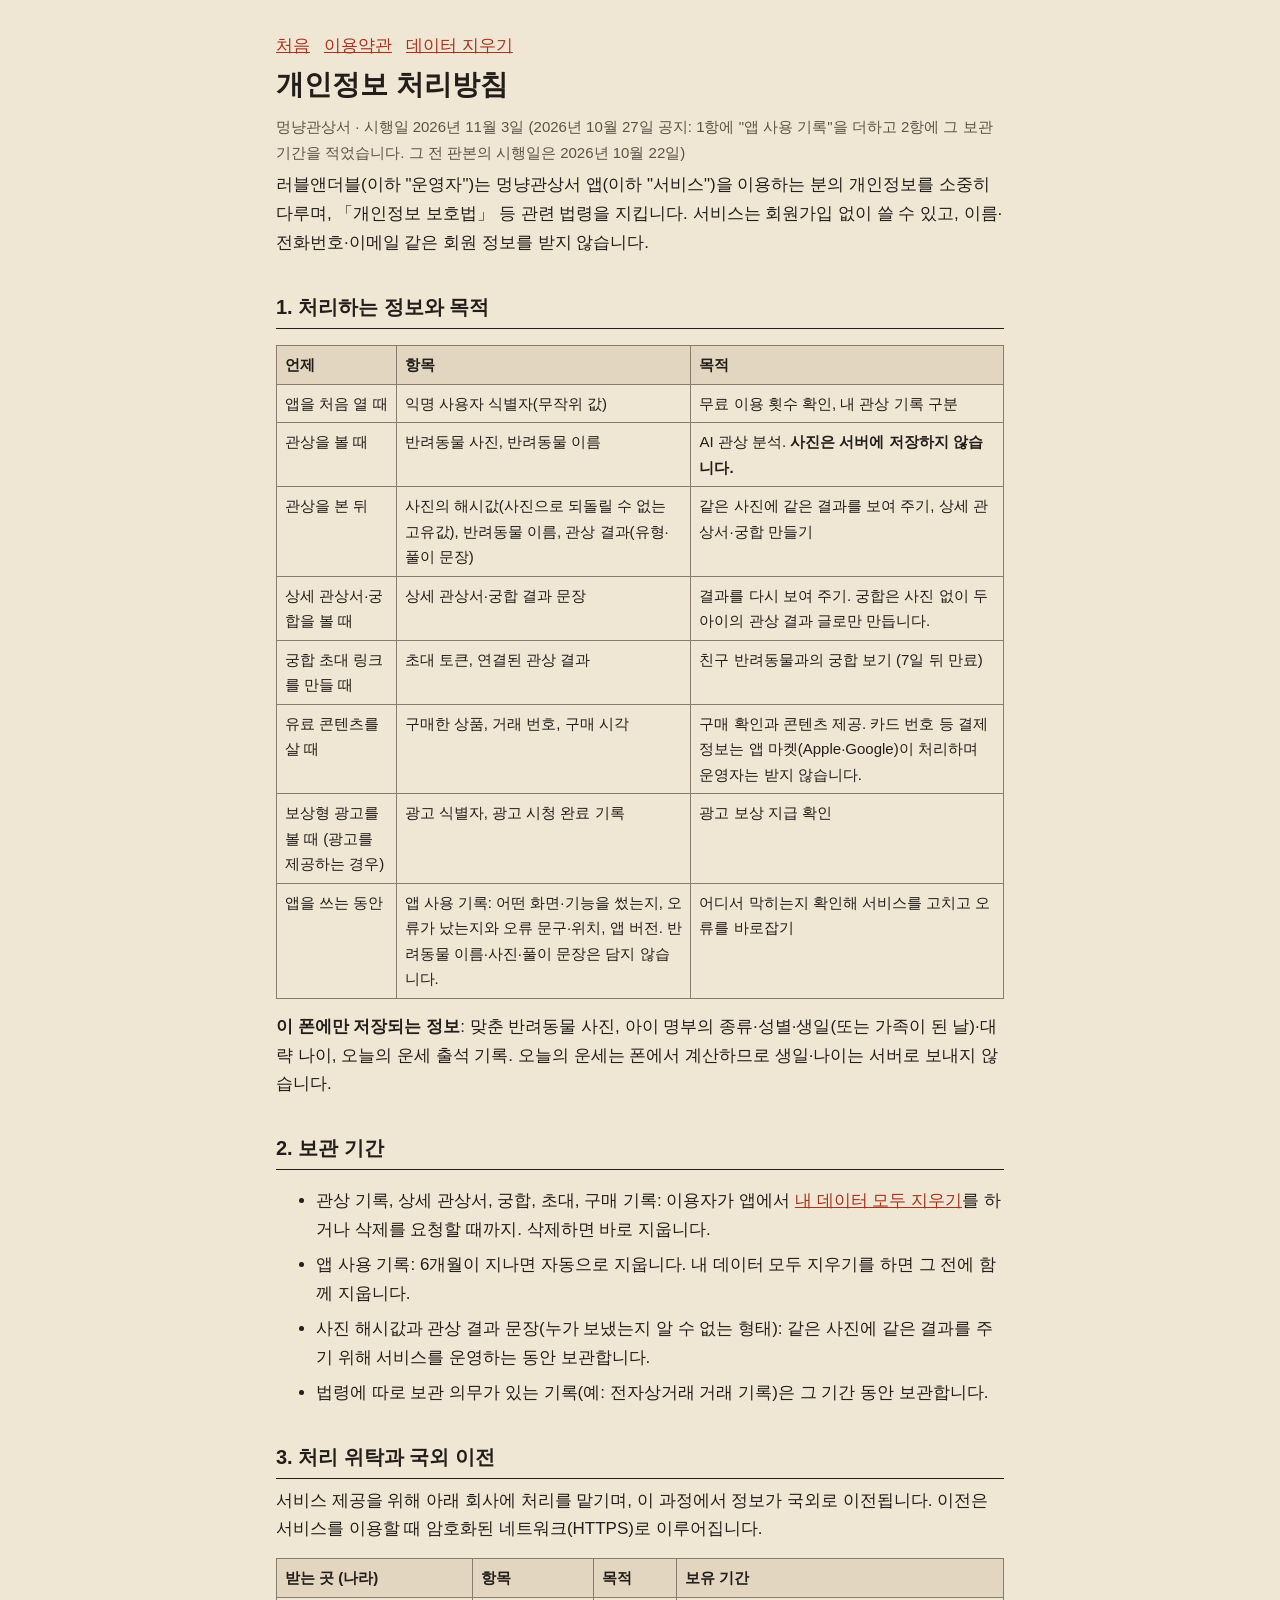
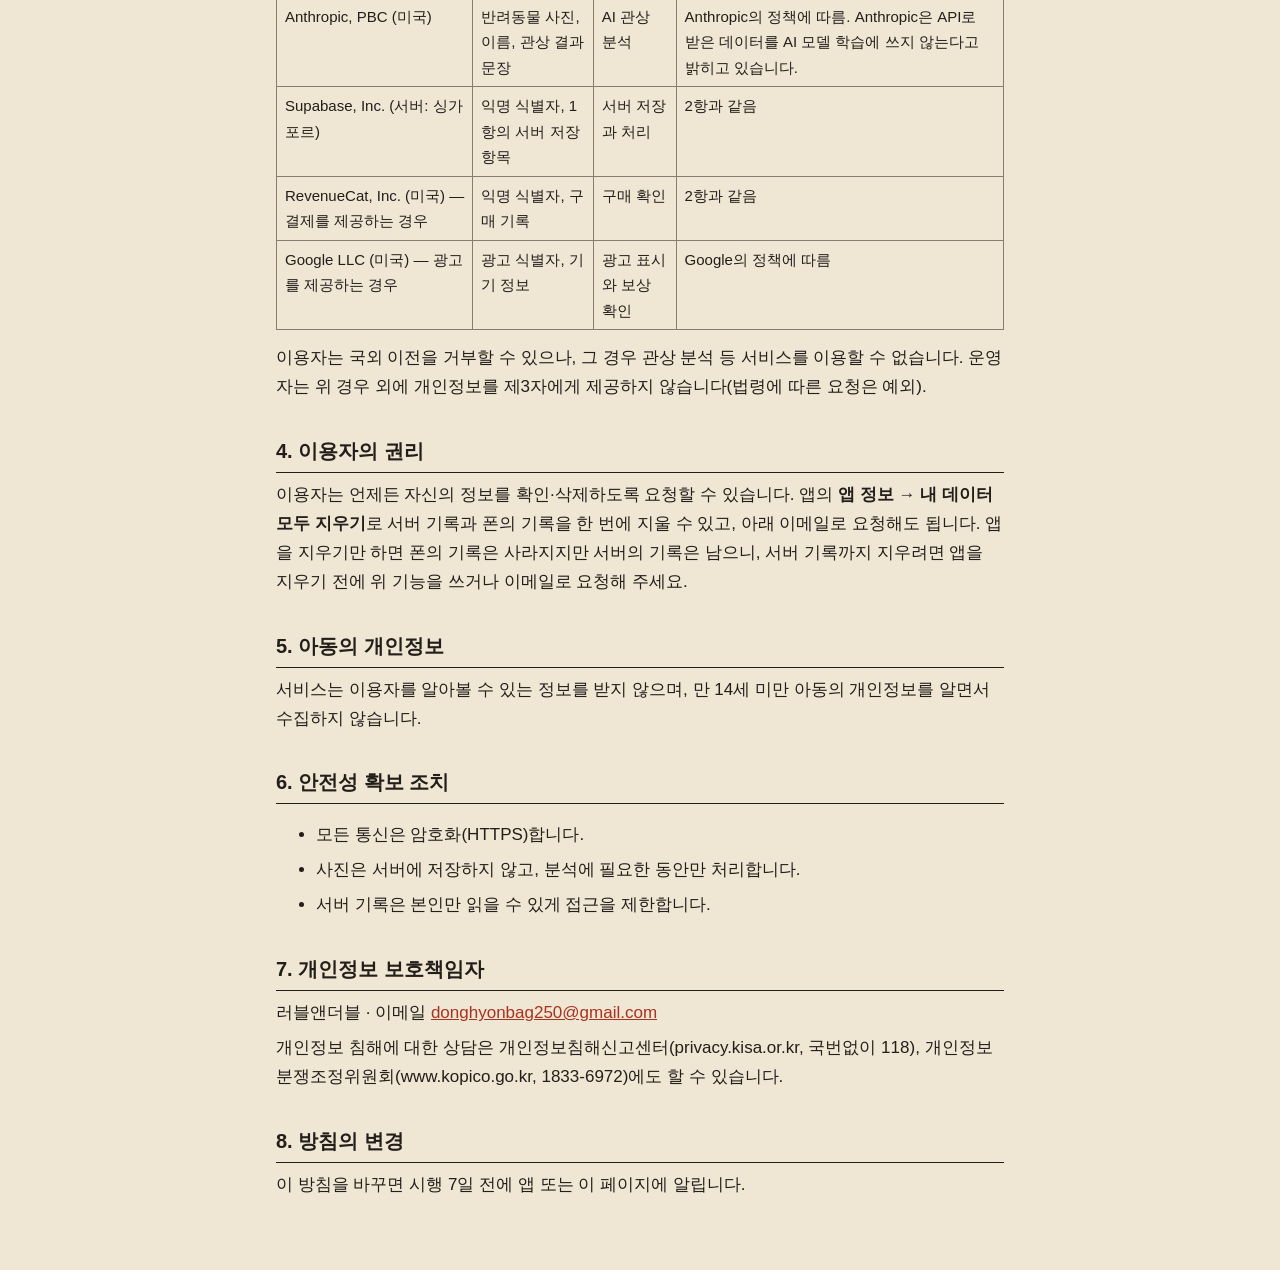
==== privacy.html @ 05d25eb4 "멍냥관상서 처리방침·약관 (2026-10-27)" ====
<!doctype html>
<html lang="ko">
<head>
<meta charset="utf-8"><meta name="viewport" content="width=device-width, initial-scale=1">
<title>개인정보 처리방침</title>
<link rel="stylesheet" href="style.css">
</head>
<body><main>
<nav><a href="index.html">처음</a><a href="terms.html">이용약관</a><a href="delete.html">데이터 지우기</a></nav>
<h1>개인정보 처리방침</h1>
<p class="meta">멍냥관상서 · 시행일 2026년 11월 3일 (2026년 10월 27일 공지: 1항에 "앱 사용 기록"을 더하고 2항에 그 보관 기간을 적었습니다. 그 전 판본의 시행일은 2026년 10월 22일)</p>

<p>러블앤더블(이하 "운영자")는 멍냥관상서 앱(이하 "서비스")을 이용하는 분의 개인정보를 소중히 다루며, 「개인정보 보호법」 등 관련 법령을 지킵니다. 서비스는 회원가입 없이 쓸 수 있고, 이름·전화번호·이메일 같은 회원 정보를 받지 않습니다.</p>

<h2>1. 처리하는 정보와 목적</h2>
<div class="wrap"><table>
<tr><th>언제</th><th>항목</th><th>목적</th></tr>
<tr><td>앱을 처음 열 때</td><td>익명 사용자 식별자(무작위 값)</td><td>무료 이용 횟수 확인, 내 관상 기록 구분</td></tr>
<tr><td>관상을 볼 때</td><td>반려동물 사진, 반려동물 이름</td><td>AI 관상 분석. <strong>사진은 서버에 저장하지 않습니다.</strong></td></tr>
<tr><td>관상을 본 뒤</td><td>사진의 해시값(사진으로 되돌릴 수 없는 고유값), 반려동물 이름, 관상 결과(유형·풀이 문장)</td><td>같은 사진에 같은 결과를 보여 주기, 상세 관상서·궁합 만들기</td></tr>
<tr><td>상세 관상서·궁합을 볼 때</td><td>상세 관상서·궁합 결과 문장</td><td>결과를 다시 보여 주기. 궁합은 사진 없이 두 아이의 관상 결과 글로만 만듭니다.</td></tr>
<tr><td>궁합 초대 링크를 만들 때</td><td>초대 토큰, 연결된 관상 결과</td><td>친구 반려동물과의 궁합 보기 (7일 뒤 만료)</td></tr>
<tr><td>유료 콘텐츠를 살 때</td><td>구매한 상품, 거래 번호, 구매 시각</td><td>구매 확인과 콘텐츠 제공. 카드 번호 등 결제 정보는 앱 마켓(Apple·Google)이 처리하며 운영자는 받지 않습니다.</td></tr>
<tr><td>보상형 광고를 볼 때 (광고를 제공하는 경우)</td><td>광고 식별자, 광고 시청 완료 기록</td><td>광고 보상 지급 확인</td></tr>
<tr><td>앱을 쓰는 동안</td><td>앱 사용 기록: 어떤 화면·기능을 썼는지, 오류가 났는지와 오류 문구·위치, 앱 버전. 반려동물 이름·사진·풀이 문장은 담지 않습니다.</td><td>어디서 막히는지 확인해 서비스를 고치고 오류를 바로잡기</td></tr>
</table></div>
<p><strong>이 폰에만 저장되는 정보</strong>: 맞춘 반려동물 사진, 아이 명부의 종류·성별·생일(또는 가족이 된 날)·대략 나이, 오늘의 운세 출석 기록. 오늘의 운세는 폰에서 계산하므로 생일·나이는 서버로 보내지 않습니다.</p>

<h2>2. 보관 기간</h2>
<ul>
<li>관상 기록, 상세 관상서, 궁합, 초대, 구매 기록: 이용자가 앱에서 <a href="delete.html">내 데이터 모두 지우기</a>를 하거나 삭제를 요청할 때까지. 삭제하면 바로 지웁니다.</li>
<li>앱 사용 기록: 6개월이 지나면 자동으로 지웁니다. 내 데이터 모두 지우기를 하면 그 전에 함께 지웁니다.</li>
<li>사진 해시값과 관상 결과 문장(누가 보냈는지 알 수 없는 형태): 같은 사진에 같은 결과를 주기 위해 서비스를 운영하는 동안 보관합니다.</li>
<li>법령에 따로 보관 의무가 있는 기록(예: 전자상거래 거래 기록)은 그 기간 동안 보관합니다.</li>
</ul>

<h2>3. 처리 위탁과 국외 이전</h2>
<p>서비스 제공을 위해 아래 회사에 처리를 맡기며, 이 과정에서 정보가 국외로 이전됩니다. 이전은 서비스를 이용할 때 암호화된 네트워크(HTTPS)로 이루어집니다.</p>
<div class="wrap"><table>
<tr><th>받는 곳 (나라)</th><th>항목</th><th>목적</th><th>보유 기간</th></tr>
<tr><td>Anthropic, PBC (미국)</td><td>반려동물 사진, 이름, 관상 결과 문장</td><td>AI 관상 분석</td><td>Anthropic의 정책에 따름. Anthropic은 API로 받은 데이터를 AI 모델 학습에 쓰지 않는다고 밝히고 있습니다.</td></tr>
<tr><td>Supabase, Inc. (서버: 싱가포르)</td><td>익명 식별자, 1항의 서버 저장 항목</td><td>서버 저장과 처리</td><td>2항과 같음</td></tr>
<tr><td>RevenueCat, Inc. (미국) — 결제를 제공하는 경우</td><td>익명 식별자, 구매 기록</td><td>구매 확인</td><td>2항과 같음</td></tr>
<tr><td>Google LLC (미국) — 광고를 제공하는 경우</td><td>광고 식별자, 기기 정보</td><td>광고 표시와 보상 확인</td><td>Google의 정책에 따름</td></tr>
</table></div>
<p>이용자는 국외 이전을 거부할 수 있으나, 그 경우 관상 분석 등 서비스를 이용할 수 없습니다. 운영자는 위 경우 외에 개인정보를 제3자에게 제공하지 않습니다(법령에 따른 요청은 예외).</p>

<h2>4. 이용자의 권리</h2>
<p>이용자는 언제든 자신의 정보를 확인·삭제하도록 요청할 수 있습니다. 앱의 <strong>앱 정보 → 내 데이터 모두 지우기</strong>로 서버 기록과 폰의 기록을 한 번에 지울 수 있고, 아래 이메일로 요청해도 됩니다. 앱을 지우기만 하면 폰의 기록은 사라지지만 서버의 기록은 남으니, 서버 기록까지 지우려면 앱을 지우기 전에 위 기능을 쓰거나 이메일로 요청해 주세요.</p>

<h2>5. 아동의 개인정보</h2>
<p>서비스는 이용자를 알아볼 수 있는 정보를 받지 않으며, 만 14세 미만 아동의 개인정보를 알면서 수집하지 않습니다.</p>

<h2>6. 안전성 확보 조치</h2>
<ul>
<li>모든 통신은 암호화(HTTPS)합니다.</li>
<li>사진은 서버에 저장하지 않고, 분석에 필요한 동안만 처리합니다.</li>
<li>서버 기록은 본인만 읽을 수 있게 접근을 제한합니다.</li>
</ul>

<h2>7. 개인정보 보호책임자</h2>
<p>러블앤더블 · 이메일 <a href="mailto:donghyonbag250@gmail.com">donghyonbag250@gmail.com</a></p>
<p>개인정보 침해에 대한 상담은 개인정보침해신고센터(privacy.kisa.or.kr, 국번없이 118), 개인정보분쟁조정위원회(www.kopico.go.kr, 1833-6972)에도 할 수 있습니다.</p>

<h2>8. 방침의 변경</h2>
<p>이 방침을 바꾸면 시행 7일 전에 앱 또는 이 페이지에 알립니다.</p>
</main></body>
</html>
---- style.css ----
:root { --paper: #EFE6D4; --ink: #231E1A; --muted: #5E5247; --line: #8A7C6C; --red: #A8321F; }
* { box-sizing: border-box; }
body { margin: 0; background: var(--paper); color: var(--ink); font: 17px/1.7 "Gowun Dodum", "Apple SD Gothic Neo", "Malgun Gothic", sans-serif; }
main { max-width: 760px; margin: 0 auto; padding: 32px 16px 64px; }
h1 { font-size: 28px; margin: 0 0 4px; }
h2 { font-size: 20px; margin: 32px 0 8px; padding-bottom: 4px; border-bottom: 1px solid var(--ink); }
p, li { margin: 6px 0; }
.meta { color: var(--muted); font-size: 15px; }
table { width: 100%; border-collapse: collapse; font-size: 15px; margin: 8px 0; }
th, td { border: 1px solid var(--line); padding: 6px 8px; text-align: left; vertical-align: top; }
th { background: #E2D6C0; }
a { color: var(--red); }
nav a { margin-right: 14px; }
.wrap { overflow-x: auto; }
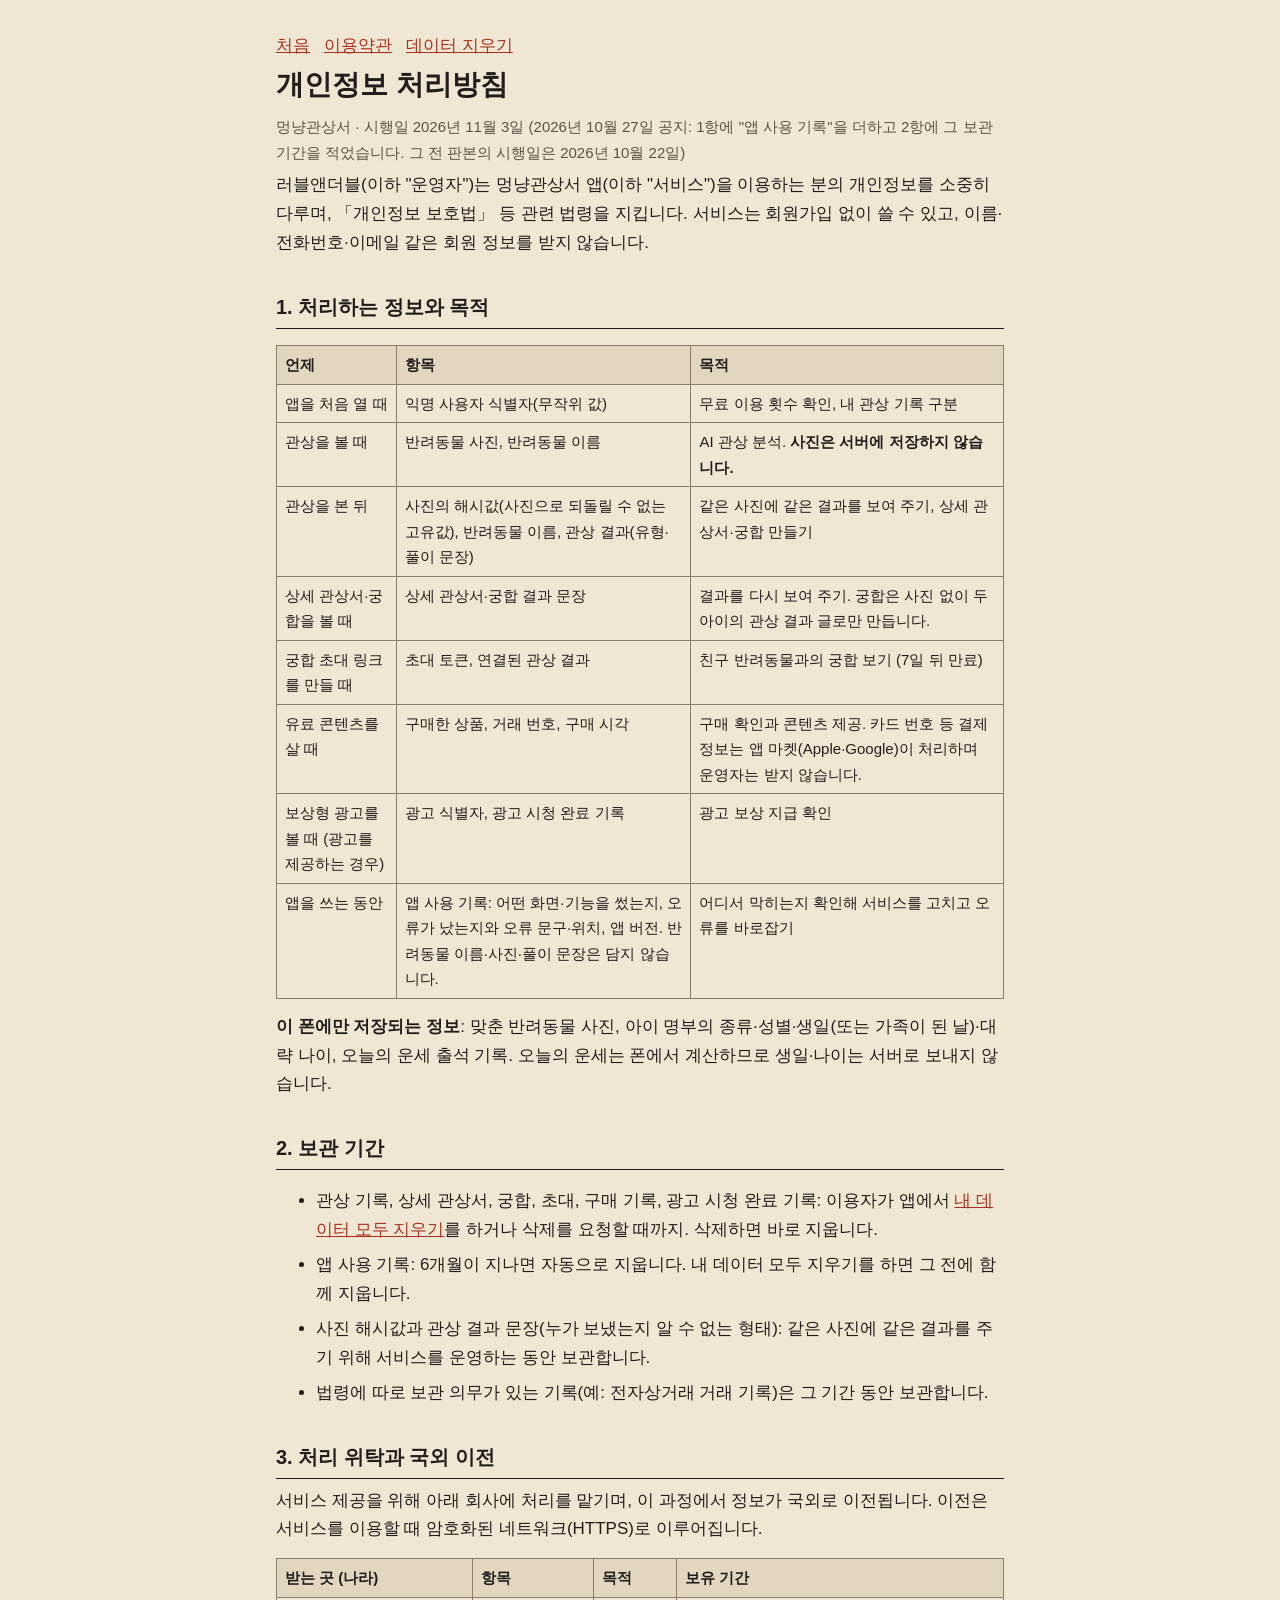
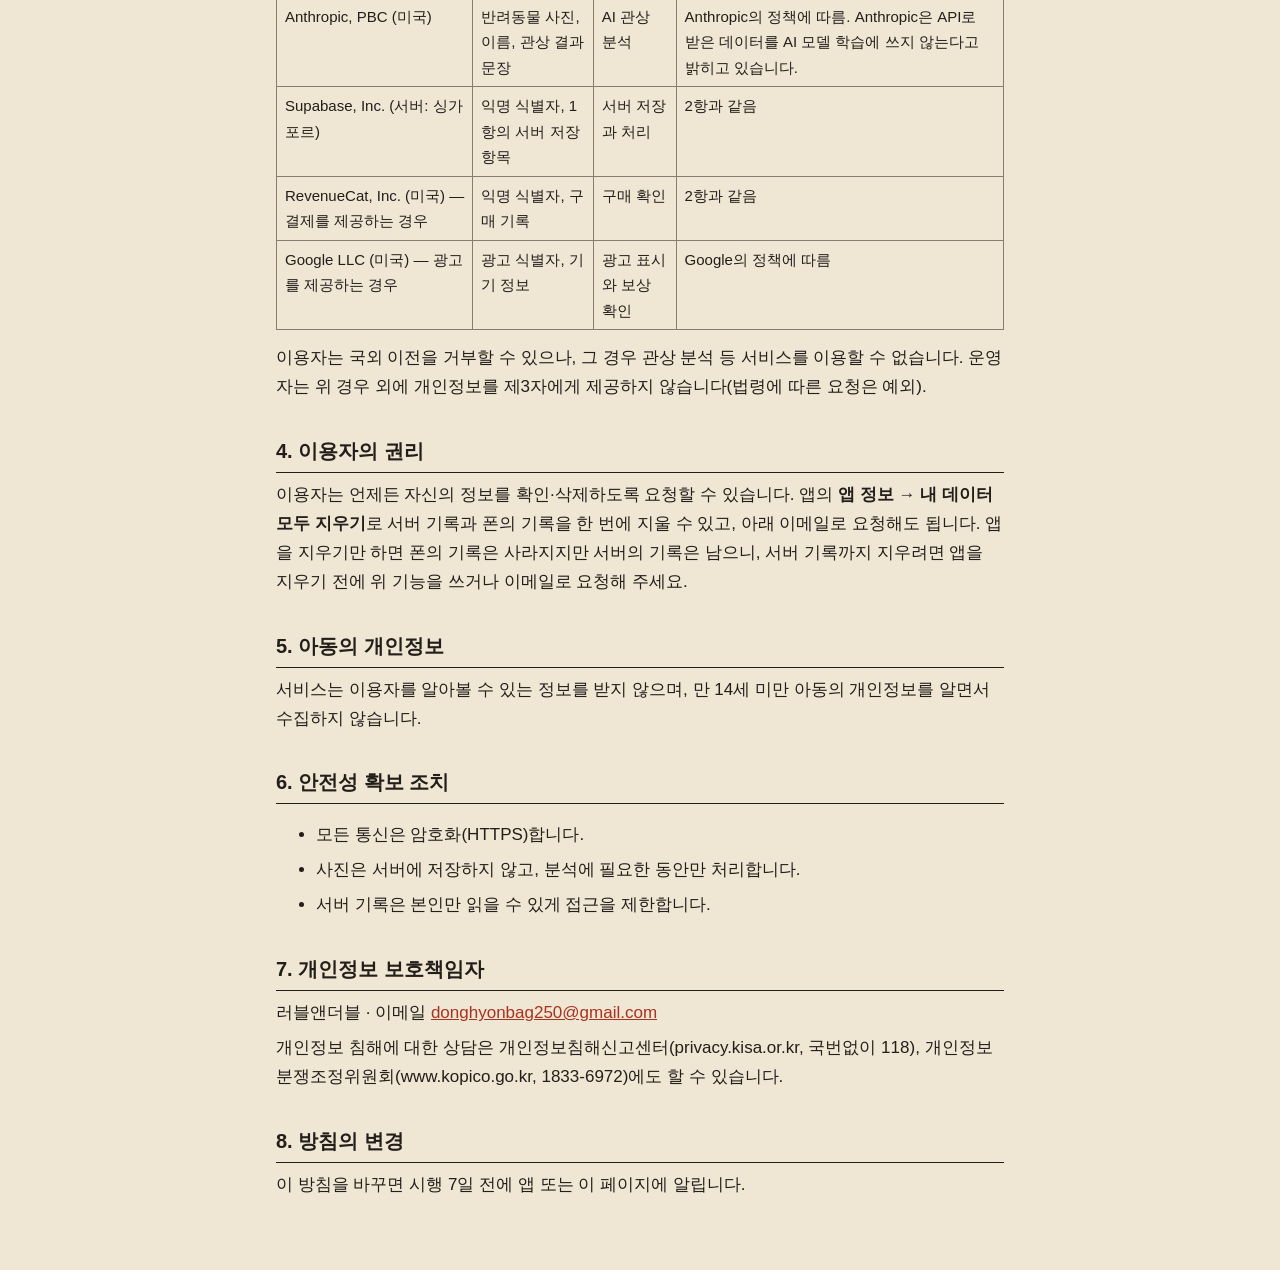
==== commit 5954d18c: "멍냥관상서 처리방침·약관 (2026-11-13)" ====
--- a/privacy.html
+++ b/privacy.html
@@ -28,7 +28,7 @@
 
 <h2>2. 보관 기간</h2>
 <ul>
-<li>관상 기록, 상세 관상서, 궁합, 초대, 구매 기록: 이용자가 앱에서 <a href="delete.html">내 데이터 모두 지우기</a>를 하거나 삭제를 요청할 때까지. 삭제하면 바로 지웁니다.</li>
+<li>관상 기록, 상세 관상서, 궁합, 초대, 구매 기록, 광고 시청 완료 기록: 이용자가 앱에서 <a href="delete.html">내 데이터 모두 지우기</a>를 하거나 삭제를 요청할 때까지. 삭제하면 바로 지웁니다.</li>
 <li>앱 사용 기록: 6개월이 지나면 자동으로 지웁니다. 내 데이터 모두 지우기를 하면 그 전에 함께 지웁니다.</li>
 <li>사진 해시값과 관상 결과 문장(누가 보냈는지 알 수 없는 형태): 같은 사진에 같은 결과를 주기 위해 서비스를 운영하는 동안 보관합니다.</li>
 <li>법령에 따로 보관 의무가 있는 기록(예: 전자상거래 거래 기록)은 그 기간 동안 보관합니다.</li>
